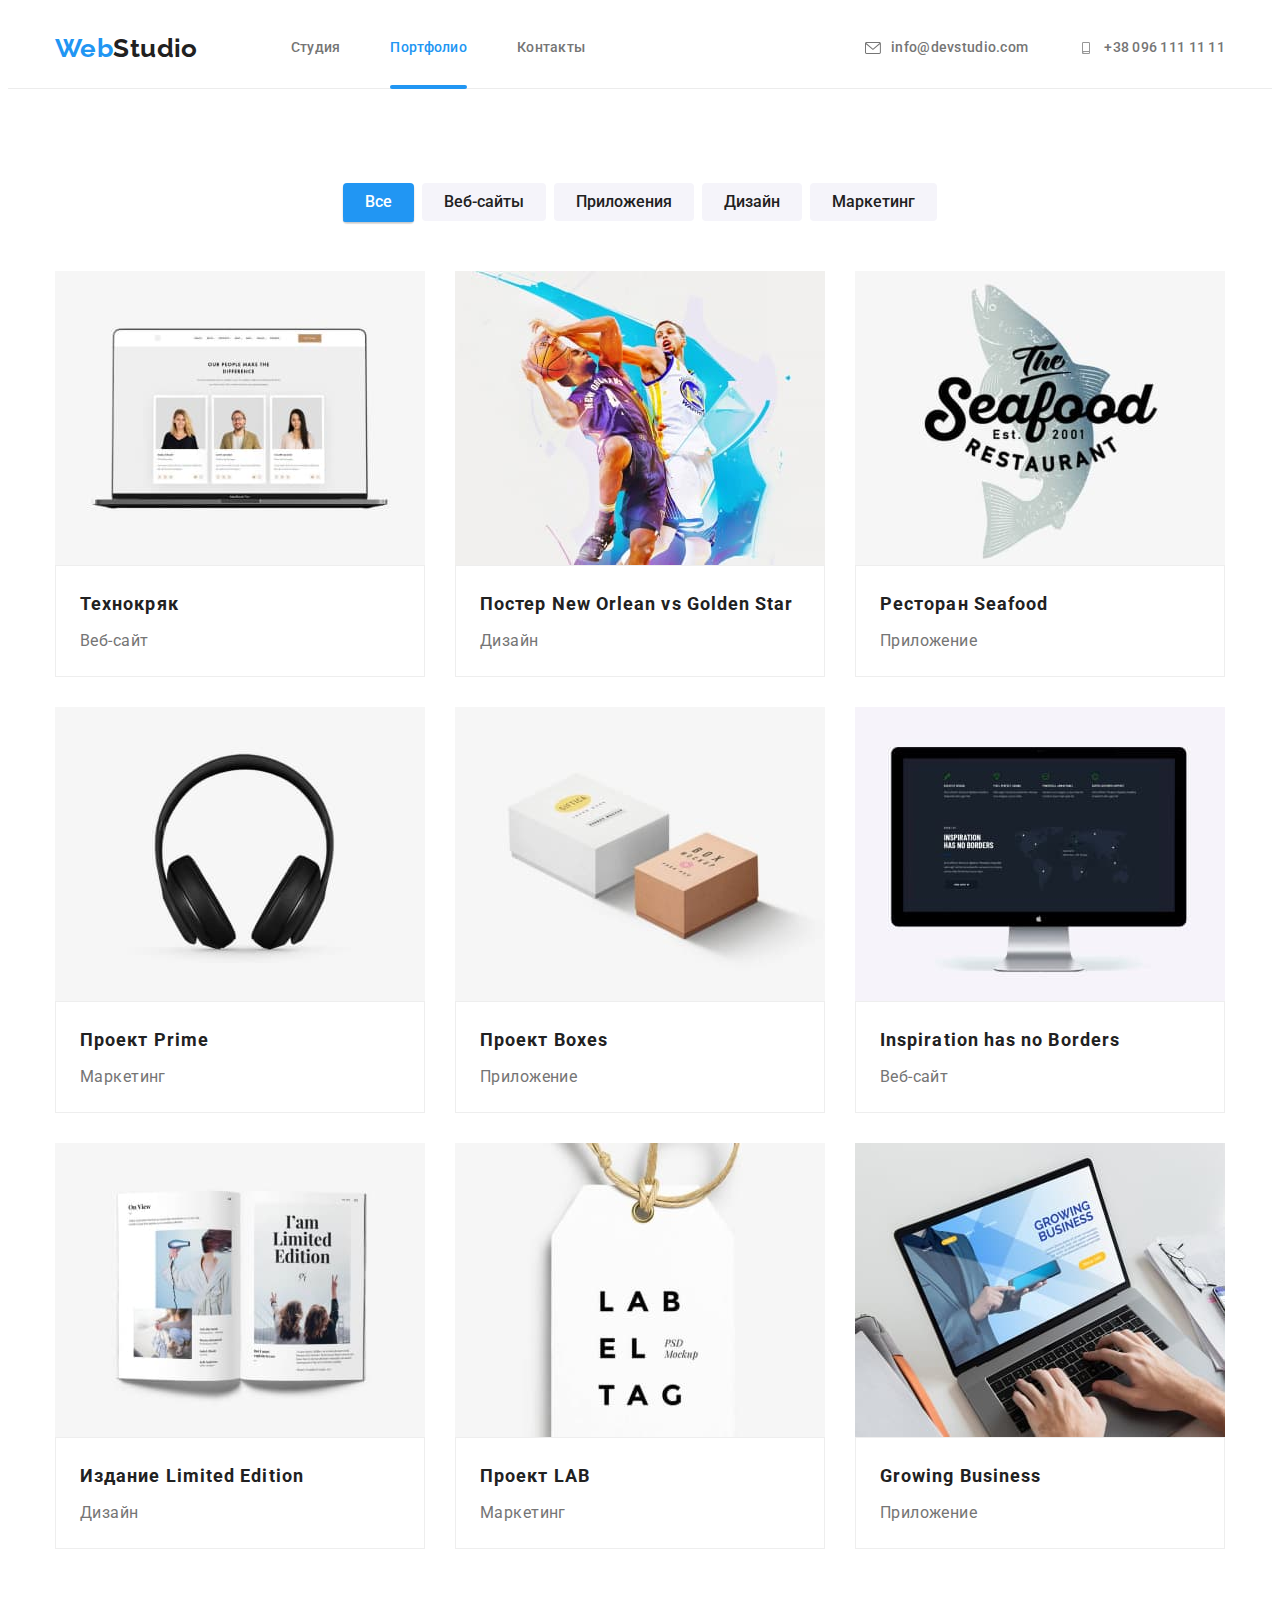
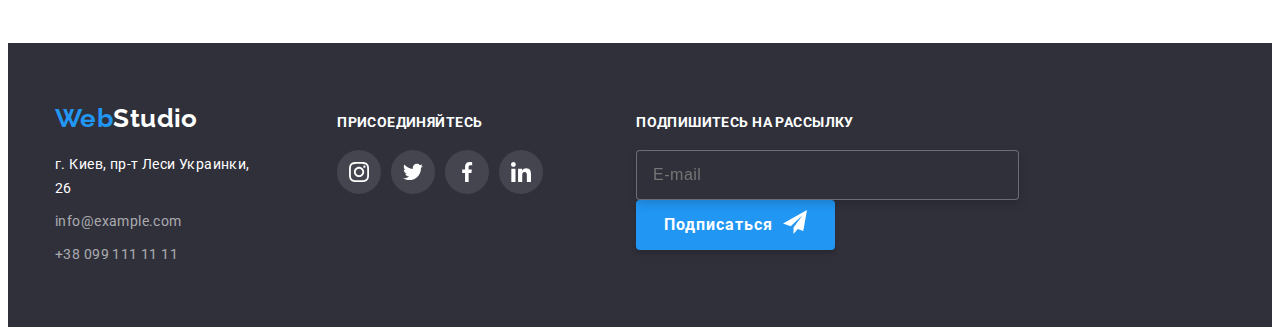
==== portfolio.html @ ab5aa2ae "Д/З-6" ====
<!DOCTYPE html>
<html lang="ru">

<head>
    <meta charset="UTF-8">
    <meta http-equiv="X-UA-Compatible" content="IE=edge">
    <meta name="viewport" content="width=device-width, initial-scale=1.0">
    <title>WebStudio</title>
    <link rel="preconnect" href="https://fonts.googleapis.com">
    <link rel="preconnect" href="https://fonts.gstatic.com" crossorigin>
    <link
        href="https://fonts.googleapis.com/css2?family=Raleway:wght@700&family=Roboto:wght@400;500;700;900&display=swap"
        rel="stylesheet">
    <link rel="stylesheet" href="https://cdnjs.cloudflare.com/ajax/libs/modern-normalize/1.1.0/modern-normalize.min.css"
        integrity="sha512-wpPYUAdjBVSE4KJnH1VR1HeZfpl1ub8YT/NKx4PuQ5NmX2tKuGu6U/JRp5y+Y8XG2tV+wKQpNHVUX03MfMFn9Q=="
        crossorigin="anonymous" referrerpolicy="no-referrer">
    <link rel="stylesheet" href="./css/styles.css">
</head>

<body>
    <header class="header">
        <div class="container header-container">
            <a class="link logo" href="/">Web<span class="header-logo">Studio</span></a>
            <nav class="header-nav">
                <ul class="list header-list">
                    <li class="header-item">
                        <a class="link header-link" href="./index.html">Студия</a>
                    </li>
                    <li class="header-item">
                        <a class="link header-link current" href="">Портфолио</a>
                    </li>
                    <li class="header-item">
                        <a class="link header-link" href="">Контакты</a>
                    </li>
                </ul>
            </nav>
            <ul class="list header-contacts">
                <li class="link-contacts">
                    <a class="link header-link" href="mailto:info@devstudio.com">
                        <svg class="header-icon" width="16" height="12">
                            <use href="./images/icons.svg#icon-envelope-hover"></use>
                        </svg>
                        info@devstudio.com</a>
                </li>
                <li class="link-contacts">
                    <a class="link header-link" href="tel:+380961111111">
                        <svg class="header-icon" width="16" height="12">
                            <use href="./images/icons.svg#icon-smartphone"></use>
                        </svg>
                        +38 096 111 11 11</a>
                </li>
            </ul>
        </div>
    </header>
    <main>
        <section class="portfolio section">
            <div class="container">
                <h1 class="visually-hidden">portfolio</h1>
                <ul class="list filter-list">
                    <li class="filter-link">
                        <button type="button" class="filter-btn current">Все</button>
                    </li>
                    <li class="filter-link">
                        <button type="button" class="filter-btn">Веб-сайты</button>
                    </li>
                    <li class="filter-link">
                        <button type="button" class="filter-btn">Приложения</button>
                    </li>
                    <li class="filter-link">
                        <button type="button" class="filter-btn">Дизайн</button>
                    </li>
                    <li class="filter-link">
                        <button type="button" class="filter-btn">Маркетинг</button>
                    </li>
                </ul>

                <ul class="list card-set">
                    <li class="item portfolio-item">
                        <a class="link portfolio-link" href="https://www.google.com.ua/webhp?tab=rw&authuser=0"
                            target="_blank" rel="noopener noreferrer">
                            <div class="portfolio-item-wrap">
                                <img src="./images/portfolio-img-1.jpg" alt="Технокряк" width="370" height="294" />
                                <p class="portfolio-img-text">
                                    Технокряк это современная площадка распространения коронавируса. Компании используют
                                    эту платформу для цифрового
                                    шпионажа и атак на защищённые сервера конкурентов.
                                </p>
                            </div>
                            <div class="title-text">
                                <h2 class="portfolio-title">Технокряк</h2>
                                <p class="portfolio-text">Веб-сайт</p>
                            </div>
                        </a>
                    </li>
                    <li class="item portfolio-item">
                        <a class="link portfolio-link" href="https://www.google.com.ua/webhp?tab=rw&authuser=0"
                            target="_blank" rel="noopener noreferrer">
                            <div class="portfolio-item-wrap">
                                <img src="./images/portfolio-img-2.jpg" alt="Постер New Orlean vs Golden Star"
                                    width="370" height="294" />
                                <p class="portfolio-img-text">
                                    Технокряк это современная площадка распространения коронавируса. Компании используют
                                    эту платформу для цифрового
                                    шпионажа и атак на защищённые сервера конкурентов.
                                </p>
                            </div>
                            <div class="title-text">
                                <h2 class="portfolio-title">Постер New Orlean vs Golden Star</h2>
                                <p class="portfolio-text">Дизайн</p>
                            </div>
                        </a>
                    </li>
                    <li class="item portfolio-item">
                        <a class="link portfolio-link" href="https://www.google.com.ua/webhp?tab=rw&authuser=0"
                            target="_blank" rel="noopener noreferrer">
                            <div class="portfolio-item-wrap">
                                <img src="./images/portfolio-img-3.jpg" alt="Ресторан Seafood" width="370"
                                    height="294" />
                                <p class="portfolio-img-text">
                                    Технокряк это современная площадка распространения коронавируса. Компании используют
                                    эту платформу для цифрового
                                    шпионажа и атак на защищённые сервера конкурентов.
                                </p>
                            </div>
                            <div class="title-text">
                                <h2 class="portfolio-title">Ресторан Seafood</h2>
                                <p class="portfolio-text">Приложение</p>
                            </div>
                        </a>
                    </li>
                    <li class="item portfolio-item">
                        <a class="link portfolio-link" href="https://www.google.com.ua/webhp?tab=rw&authuser=0"
                            target="_blank" rel="noopener noreferrer">
                            <div class="portfolio-item-wrap">
                                <img src="./images/portfolio-img-4.jpg" alt="Проект Prime" width="370" height="294" />
                                <p class="portfolio-img-text">
                                    Технокряк это современная площадка распространения коронавируса. Компании используют
                                    эту платформу для цифрового
                                    шпионажа и атак на защищённые сервера конкурентов.
                                </p>
                            </div>
                            <div class="title-text">
                                <h2 class="portfolio-title">Проект Prime</h2>
                                <p class="portfolio-text">Маркетинг</p>
                            </div>
                        </a>
                    </li>
                    <li class="item portfolio-item">
                        <a class="link portfolio-link" href="https://www.google.com.ua/webhp?tab=rw&authuser=0"
                            target="_blank" rel="noopener noreferrer">
                            <div class="portfolio-item-wrap">
                                <img src="./images/portfolio-img-5.jpg" alt="Проект Boxes" width="370" height="294" />
                                <p class="portfolio-img-text">
                                    Технокряк это современная площадка распространения коронавируса. Компании используют
                                    эту платформу для цифрового
                                    шпионажа и атак на защищённые сервера конкурентов.
                                </p>
                            </div>
                            <div class="title-text">
                                <h2 class="portfolio-title">Проект Boxes</h2>
                                <p class="portfolio-text">Приложение</p>
                            </div>
                        </a>
                    </li>
                    <li class="item portfolio-item">
                        <a class="link portfolio-link" href="https://www.google.com.ua/webhp?tab=rw&authuser=0"
                            target="_blank" rel="noopener noreferrer">
                            <div class="portfolio-item-wrap">
                                <img src="./images/portfolio-img-6.jpg" alt="Inspiration has no Borders" width="370"
                                    height="294" />
                                <p class="portfolio-img-text">
                                    Технокряк это современная площадка распространения коронавируса. Компании используют
                                    эту платформу для цифрового
                                    шпионажа и атак на защищённые сервера конкурентов.
                                </p>
                            </div>
                            <div class="title-text">
                                <h2 class="portfolio-title">Inspiration has no Borders</h2>
                                <p class="portfolio-text">Веб-сайт</p>
                            </div>
                        </a>
                    </li>
                    <li class="item portfolio-item">
                        <a class="link portfolio-link" href="https://www.google.com.ua/webhp?tab=rw&authuser=0"
                            target="_blank" rel="noopener noreferrer">
                            <div class="portfolio-item-wrap">
                                <img src="./images/portfolio-img-7.jpg" alt="Издание Limited Edition" width="370"
                                    height="294" />
                                <p class="portfolio-img-text">
                                    Технокряк это современная площадка распространения коронавируса. Компании используют
                                    эту платформу для цифрового
                                    шпионажа и атак на защищённые сервера конкурентов.
                                </p>
                            </div>
                            <div class="title-text">
                                <h2 class="portfolio-title">Издание Limited Edition</h2>
                                <p class="portfolio-text">Дизайн</p>
                            </div>
                        </a>
                    </li>
                    <li class="item portfolio-item">
                        <a class="link portfolio-link" href="https://www.google.com.ua/webhp?tab=rw&authuser=0"
                            target="_blank" rel="noopener noreferrer">
                            <div class="portfolio-item-wrap">
                                <img src="./images/portfolio-img-8.jpg" alt="Проект LAB" width="370" height="294" />
                                <p class="portfolio-img-text">
                                    Технокряк это современная площадка распространения коронавируса. Компании используют
                                    эту платформу для цифрового
                                    шпионажа и атак на защищённые сервера конкурентов.
                                </p>
                            </div>
                            <div class="title-text">
                                <h2 class="portfolio-title">Проект LAB</h2>
                                <p class="portfolio-text">Маркетинг</p>
                            </div>
                        </a>
                    </li>
                    <li class="item portfolio-item">
                        <a class="link portfolio-link" href="https://www.google.com.ua/webhp?tab=rw&authuser=0"
                            target="_blank" rel="noopener noreferrer">
                            <div class="portfolio-item-wrap">
                                <img src="./images/portfolio-img-9.jpg" alt="Growing Business" width="370"
                                    height="294" />
                                <p class="portfolio-img-text">
                                    Технокряк это современная площадка распространения коронавируса. Компании используют
                                    эту платформу для цифрового
                                    шпионажа и атак на защищённые сервера конкурентов.
                                </p>
                            </div>
                            <div class="title-text">
                                <h2 class="portfolio-title">Growing Business</h2>
                                <p class="portfolio-text">Приложение</p>
                            </div>
                        </a>
                    </li>
                </ul>
            </div>
        </section>
    </main>
    <footer class="footer">
        <div class="container container-footer">
            <div class="footer-logo-address">
                <a class="link logo" href="/">Web<span class="footer-logo">Studio</span></a>
                <address class="footer-address">
                    <ul class="list footer-address-list">
                        <li class="footer-address-item">
                            <a class="link footer-address-link" href="https://goo.gl/maps/JicM432xmanPStuN9"
                                target="_blank" rel="noopener noreferrer">г. Киев,
                                пр-т Леси Украинки, 26</a>
                        </li>
                        <li class="footer-address-item">
                            <a class="link footer-address-link" href="mailto:info@example.com">info@example.com</a>
                        </li>
                        <li class="footer-address-item">
                            <a class="link footer-address-link" href="tel:+380991111111">+38 099 111 11 11</a>
                        </li>
                    </ul>
                </address>
            </div>
            <div class="footer-icon">
                <h3 class="footer-social">присоединяйтесь</h3>
                <ul class="social-list list">
                    <li class="social-item">
                        <a href="" class="link social-link">
                            <svg class="social-icon" width="20" height="20">
                                <use href="./images/icons.svg#icon-instagram">
                                </use>
                            </svg>
                        </a>
                    </li>
                    <li class="social-item">
                        <a href="" class="link social-link">
                            <svg class="social-icon" width="20" height="20">
                                <use href="./images/icons.svg#icon-twitter">
                                </use>
                            </svg>
                        </a>
                    </li>
                    <li class="social-item">
                        <a href="" class="link social-link">
                            <svg class="social-icon" width="20" height="20">
                                <use href="./images/icons.svg#icon-facebook">
                                </use>
                            </svg>
                        </a>
                    </li>
                    <li class="social-item">
                        <a href="" class="link social-link">
                            <svg class="social-icon" width="20" height="20">
                                <use href="./images/icons.svg#icon-linkedin">
                                </use>
                            </svg>
                        </a>
                    </li>
                </ul>
            </div>
            <div>
                <h3 class="footer-social">подпишитесь на рассылку</h3>
                <form>
                    <div class="form-email">
                        <input type="email" name="email" class="label-email" placeholder="E-mail">
                    </div>
                    <button type="button" class="hero-btn subscribe">Подписаться
                        <svg class="telegram-icon" width="24" height="24">
                            <use href="./images/icons.svg#icon-icon-send">
                            </use>
                        </svg>
                    </button>
                </form>
            </div>
        </div>
    </footer>
</body>

</html>
---- css/styles.css ----
:root {
  --primery-text-color: #757575;
  --primery-white-color: #ffffff;
  --titul-text-color: #212121;
  --accent-color: #2196f3;
  --light-grey: #ececec;
  --btn-hover-color: #188ce8;
  --secondary-background-color: #f5f4fa;
  --dark-background-color: #2f303a;
  --icon: #afb1b8;
  --footer-background-icon-color: rgba(255, 255, 255, 0.1);
  --transition: 250ms cubic-bezier(0.4, 0, 0.2, 1);
}
html {
  box-sizing: border-box;
}
*,
*::before,
*::after {
  box-sizing: inherit;
}
body {
  font-family: Roboto, sans-serif;
  color: var(--primery-text-color);
  letter-spacing: 0.03em;
  font-size: 14px;
  line-height: 1.71;
}

p,
h1,
h2,
h3,
h4,
h5,
h6 {
  margin: 0;
}

ul {
  margin: 0;
  padding: 0;
}

button {
  cursor: pointer;
}

img {
  display: block;
  width: 100%;
  height: auto;
}

.list {
  list-style: none;
}

.link {
  text-decoration: none;
  color: inherit;
}

.container {
  width: 1200px;
  padding-left: 15px;
  padding-right: 15px;
  margin: 0 auto;
  /* outline: 2px solid red; */
}

/* ----------Header---------- */

.header {
  border-bottom: 1px solid var(--light-grey);
}

/* --logo-- */

.logo {
  font-family: Raleway, sans-serif;
  font-weight: 700;
  font-size: 26px;
  line-height: 1.19;
  color: var(--accent-color);
  display: block;
}
.header .logo {
  margin-right: 93px;
}

.header-social,
.hero-title,
.header-container {
  display: flex;
  align-items: center;
}
.header-logo {
  color: var(--titul-text-color);
}
.filter-list,
.header-list {
  color: var(--titul-text-color);
  display: flex;
}

.header-contacts {
  display: flex;
  margin-left: auto;
}
.link-contacts:not(:last-child),
.header-item:not(:last-child) {
  margin-right: 50px;
}
.header-link {
  display: flex;
  padding-top: 32px;
  padding-bottom: 32px;
  color: var(--primery-text-color);
  font-weight: 500;
  line-height: 1.14;
  letter-spacing: 0.02em;
  align-items: center;
  transition: color var(--transition);
}

.header-icon {
  margin-right: 10px;
}

.header-link:hover,
.header-link:focus,
.current {
  color: var(--accent-color);
}

.current {
  position: relative;
}

.current::after {
  content: "";
  position: absolute;
  left: 0;
  bottom: -1px;
  display: block;
  width: 100%;
  height: 4px;
  background-color: var(--accent-color);
  border-radius: 2px;
}

/* ---------------main---------- */
/* ------------hero----------- */

.section {
  padding-top: 94px;
  padding-bottom: 94px;
}
.hero {
  background-color: var(--titul-text-color);
  background-image: linear-gradient(
      rgba(47, 48, 58, 0.4),
      rgba(47, 48, 58, 0.4)
    ),
    url(../images/Img-hero.jpg);
  background-repeat: no-repeat;
  background-position: center;
  background-size: cover;
  padding-top: 200px;
  padding-bottom: 200px;
}
.hero-title {
  font-weight: 900;
  font-size: 44px;
  line-height: 1.36;
  text-align: center;
  letter-spacing: 0.06em;
  text-transform: uppercase;
  color: var(--primery-white-color);
  margin-bottom: 30px;
  margin-left: auto;
  margin-right: auto;
  max-width: 696px;
}
.hero.container {
  display: flex;
  justify-content: center;
}
.hero-btn {
  padding: 10px 32px;
  border-radius: 4px;
  font-family: Roboto, sans-serif;
  font-style: normal;
  font-weight: 700;
  font-size: 16px;
  line-height: 1.87;
  display: flex;
  letter-spacing: 0.06em;
  color: var(--primery-white-color);
  background-color: var(--accent-color);
  margin-left: auto;
  margin-right: auto;
  border: none;
  box-shadow: 0px 4px 4px rgba(0, 0, 0, 0.15);
  transition: background-color var(--transition);
}
.btn-icon {
  color: var(--accent-color);
}

.hero-btn:hover,
.hero-btn:focus {
  background-color: var(--btn-hover-color);
}

.backdrop.is-hidden {
  visibility: hidden;
  opacity: 0;
  pointer-events: none;
}

.backdrop {
  position: fixed;
  top: 0;
  left: 0;
  width: 100%;
  height: 100%;
  background-color: rgba(0, 0, 0, 0.2);
  opacity: 1;
  visibility: visible;
  transition: opacity var(--transition), visibility var(--transition);
}

.modal {
  position: relative;
  left: 50%;
  top: 50%;
  transform: translate(-50%, -50%) scale(1);

  width: 528px;
  height: 581px;
  background: var(--primery-white-color);
  box-shadow: 0px 1px 3px rgba(0, 0, 0, 0.12), 0px 1px 1px rgba(0, 0, 0, 0.14),
    0px 2px 1px rgba(0, 0, 0, 0.2);
  border-radius: 4px;
  transition: transform var(--transition);
  padding: 40px;
}

.backdrop.is-hidden .modal {
  transform: translate(-50%, -50%) scale(0);
}

.modal-close {
  display: flex;
  width: 30px;
  height: 30px;
  position: absolute;
  justify-content: center;
  align-items: center;
  top: 0;
  right: 0;
  padding: 0;
  margin: 8px;
  border-radius: 50%;
  color: #000000;
  background: var(--primery-white-color);
  border: 1px solid rgba(0, 0, 0, 0.1);
  box-sizing: border-box;
}

.modal-title {
  font-size: 20px;
  line-height: 1.15;
  text-align: center;
  color: var(--titul-text-color);
  margin-bottom: 12px;
}

.form-field {
  margin-bottom: 10px;
}

.form-field-check {
  margin-bottom: 30px;
}

.form-input {
  width: 100%;
  height: 40px;
  border: 1px solid rgba(33, 33, 33, 0.2);
  box-sizing: border-box;
  border-radius: 4px;
  padding-left: 42px;
  outline: none;
  transition: border-color var(--transition);
}

.input-text {
  font-size: 12px;
  line-height: 1.17;
  letter-spacing: 0.01em;
  color: var(--primery-text-color);
  display: block;
  margin-bottom: 5px;
}

.form-text {
  width: 100%;
  height: 120px;
  border: 1px solid rgba(33, 33, 33, 0.2);
  box-sizing: border-box;
  border-radius: 4px;
  padding: 12px 16px;
  resize: none;
  outline: none;
  transition: border-color var(--transition);
  margin-bottom: 10px;
}

.form-text::placeholder {
  font-size: 12px;
  line-height: 1.17;
  letter-spacing: 0.01em;
  color: rgba(117, 117, 117, 0.5);
}

.input-wrap {
  position: relative;
}

.user-icon {
  position: absolute;
  left: 12px;
  top: 50%;
  transform: translateY(-50%);
  transition: fill var(--transition);
}

.form-text:focus,
.form-input:focus {
  border-color: var(--accent-color);
}

.form-input:focus + .user-icon {
  fill: var(--accent-color);
}

.check-text {
  display: flex;
  font-size: 14px;
  line-height: 1.71;
  color: var(--primery-text-color);
  align-items: center;
}

.check-text span {
  width: 16px;
  height: 15px;
  border: 2px solid var(--titul-text-color);
  border-radius: 2px;
  margin-right: 7px;
  display: flex;
  align-items: center;
  justify-content: center;
}

.policy-icon {
  fill: transparent;
}

.policy-check:checked + .check-text span {
  border: none;
  background-color: var(--accent-color);
}

.policy-check:checked + .check-text .policy-icon {
  fill: var(--primery-white-color);
}

.dogovor-link {
  color: var(--accent-color);
  margin-left: 5px;
}

.visually-hidden {
  position: absolute;
  white-space: nowrap;
  width: 1px;
  height: 1px;
  overflow: hidden;
  border: 0;
  padding: 0;
  clip: rect(0 0 0 0);
  clip-path: inset(50%);
  margin: -1px;
}

.button-group {
  padding: 25px 100px;
  border-radius: 4px;
  background-color: var(--secondary-background-color);
  margin-bottom: 30px;
  border-color: var(--primery-white-color);
  transition: fill var(--transition);
}

.button-group:focus,
.button-group:hover {
  fill: var(--accent-color);
}

.feature-button {
  padding-bottom: 30px;
}

.title {
  font-size: 14px;
  line-height: 1.14;
  text-transform: uppercase;
  color: var(--titul-text-color);
  margin-bottom: 10px;
}
.card-set {
  display: flex;
  flex-wrap: wrap;
  margin-top: -30px;
  margin-left: -30px;
}

.item {
  margin-top: 30px;
  margin-left: 30px;
}

.feature-item,
.team-item {
  flex-basis: calc(100% / 4 - 30px);
}

.about-item,
.portfolio-item {
  flex-basis: calc(100% / 3 - 30px);
}
.team {
  background-color: var(--secondary-background-color);
}

.about {
  padding-top: 0;
}

.about-item {
  position: relative;
}

.about-info {
  position: absolute;
  display: flex;
  bottom: 0;
  left: 0;
  width: 100%;
  height: 70px;
  justify-content: center;
  align-items: center;
  background-color: rgba(47, 48, 58, 0.8);
}

.about-text {
  position: absolute;
  font-size: 14px;
  line-height: 1.14;
  text-align: center;
  text-transform: uppercase;
  color: var(--primery-white-color);
}

.section-title {
  font-size: 36px;
  line-height: 1.17;
  text-align: center;
  color: var(--titul-text-color);
  margin-bottom: 50px;
}

.item-name {
  border-radius: 0px 0px 4px 4px;
  background-color: var(--primery-white-color);
  padding-top: 30px;
  padding-bottom: 30px;
  box-shadow: 0px 1px 3px rgba(0, 0, 0, 0.12), 0px 1px 1px rgba(0, 0, 0, 0.14),
    0px 2px 1px rgba(0, 0, 0, 0.2);
}

.team-name {
  font-weight: 500;
  color: var(--titul-text-color);
  margin-bottom: 10px;
}

.team-profession,
.team-name {
  font-size: 16px;
  line-height: 1.19;
  text-align: center;
}

.team-profession {
  margin-bottom: 16px;
}

.social-list {
  display: flex;
  justify-content: center;
}

.social-item:not(:last-child) {
  margin-right: 10px;
}

.social-link {
  width: 44px;
  height: 44px;
  background-color: var(--primery-white-color);
  border-radius: 50%;
  display: flex;
  justify-content: center;
  align-items: center;
  color: var(--icon);
  transition: color var(--transition), background-color var(--transition);
}

.footer .social-link {
  background-color: var(--footer-background-icon-color);
  color: var(--primery-white-color);
}

.header-icon,
.social-link,
.social-icon {
  fill: currentColor;
}

.social-link:hover,
.social-link:focus {
  background-color: var(--accent-color);
  color: var(--primery-white-color);
}

/* ------------clients-------------- */

.clients-item {
  flex-basis: calc(100% / 6 - 30px);
  height: 92px;
  color: var(--icon);
}

.clients-link {
  display: flex;
  padding: 16px 0;
  fill: var(--icon);
  justify-content: center;
  border: 1px solid #afb1b8;
  border-radius: 4px;
  transition: fill var(--transition), border-color var(--transition);
}

.clients-link:hover,
.clients-link:focus {
  fill: var(--accent-color);
  border-color: var(--accent-color);
}

/* ------------------footer---------------- */
.footer {
  background-color: var(--dark-background-color);
  padding-top: 60px;
  padding-bottom: 60px;
}

.footer .logo {
  margin-bottom: 20px;
}
.footer-logo {
  color: var(--primery-white-color);
}

.footer-address-link {
  color: rgba(255, 255, 255, 0.6);
  transition: color var(--transition);
}

.footer-address-link[target="_blank"] {
  color: var(--primery-white-color);
}

.footer-address {
  font-style: inherit;
  color: rgba(255, 255, 255, 0.6);
}

.footer-address-link:hover,
.footer-address-link:focus {
  color: var(--primery-white-color);
}

.footer-address-item:not(:last-child) {
  margin-bottom: 9px;
}

.footer-social {
  font-size: 14px;
  line-height: 1.14;
  text-transform: uppercase;
  color: var(--primery-white-color);
  margin-bottom: 20px;
}

.footer-logo-address {
  margin-right: 70px;
}

.container-footer {
  display: flex;
  align-items: baseline;
}

.footer-icon {
  margin-right: 93px;
}

.subscribe {
  padding: 10px 28px;
  display: inline-flex;
}

.telegram-icon {
  margin-left: 10px;
}

.form-email {
  margin-right: 12px;
  display: inline-flex;
}

.label-email {
  font-size: 16px;
  line-height: 1.25;
  display: flex;
  align-items: center;
  letter-spacing: 0.03em;
  padding: 14px 158px 14px 16px;
  color: rgba(255, 255, 255, 0.6);
  border: 1px solid rgba(255, 255, 255, 0.3);
  box-sizing: border-box;
  filter: drop-shadow(0px 4px 4px rgba(0, 0, 0, 0.15));
  border-radius: 4px;
  background-color: var(--dark-background-color);
}

/* -----Portfolio---------- */

.filter-btn {
  font-family: inherit;
  font-weight: 500;
  font-size: 16px;
  line-height: 1.62;
  text-align: center;
  padding: 6px 22px;
  color: var(--titul-text-color);
  background-color: var(--secondary-background-color);
  border: none;
  border-radius: 4px;
  cursor: pointer;
  transition: color var(--transition), background-color var(--transition),
    box-shadow var(--transition);
}

.filter-btn.current,
.filter-btn:hover,
.filter-btn:focus {
  color: var(--primery-white-color);
  background-color: var(--accent-color);
  box-shadow: 0px 3px 1px rgba(0, 0, 0, 0.1), 0px 1px 2px rgba(0, 0, 0, 0.08),
    0px 2px 2px rgba(0, 0, 0, 0.12);
}

.portfolio-link {
  display: flex;
  flex-direction: column;
  transition: box-shadow var(--transition);
}

.portfolio-link:focus,
.portfolio-link:hover {
  box-shadow: 0px 1px 1px rgba(0, 0, 0, 0.12), 0px 4px 4px rgba(0, 0, 0, 0.06),
    1px 4px 6px rgba(0, 0, 0, 0.16);
}

.portfolio-item-wrap {
  position: relative;
  overflow: hidden;
}

.portfolio-link:hover .portfolio-img-text,
.portfolio-link:focus .portfolio-img-text {
  transform: translateY(0%);
}

.portfolio-img-text {
  position: absolute;
  font-size: 18px;
  line-height: 1.56;
  color: var(--primery-white-color);
  background-color: rgba(33, 150, 243, 0.9);
  top: 0;
  left: 0;
  padding: 63px 24px;
  height: 100%;
  transform: translateY(100%);
  transition-property: transform;
  transition: var(--transition);
}

.portfolio-title {
  font-weight: 700;
  font-size: 18px;
  line-height: 2;
  letter-spacing: 0.06em;
  color: var(--titul-text-color);
  margin-bottom: 4px;
}

.portfolio-text {
  font-size: 16px;
  line-height: 1.87;
  color: var(--primery-text-color);
}
.filter-list {
  margin-bottom: 50px;
  justify-content: center;
}
.header-item:not(:last-child) {
  margin-right: 50px;
}
.filter-link:not(:last-child) {
  margin-right: 8px;
}

.title-text {
  border: 1px solid #eeeeee;
  padding: 20px 24px;
}
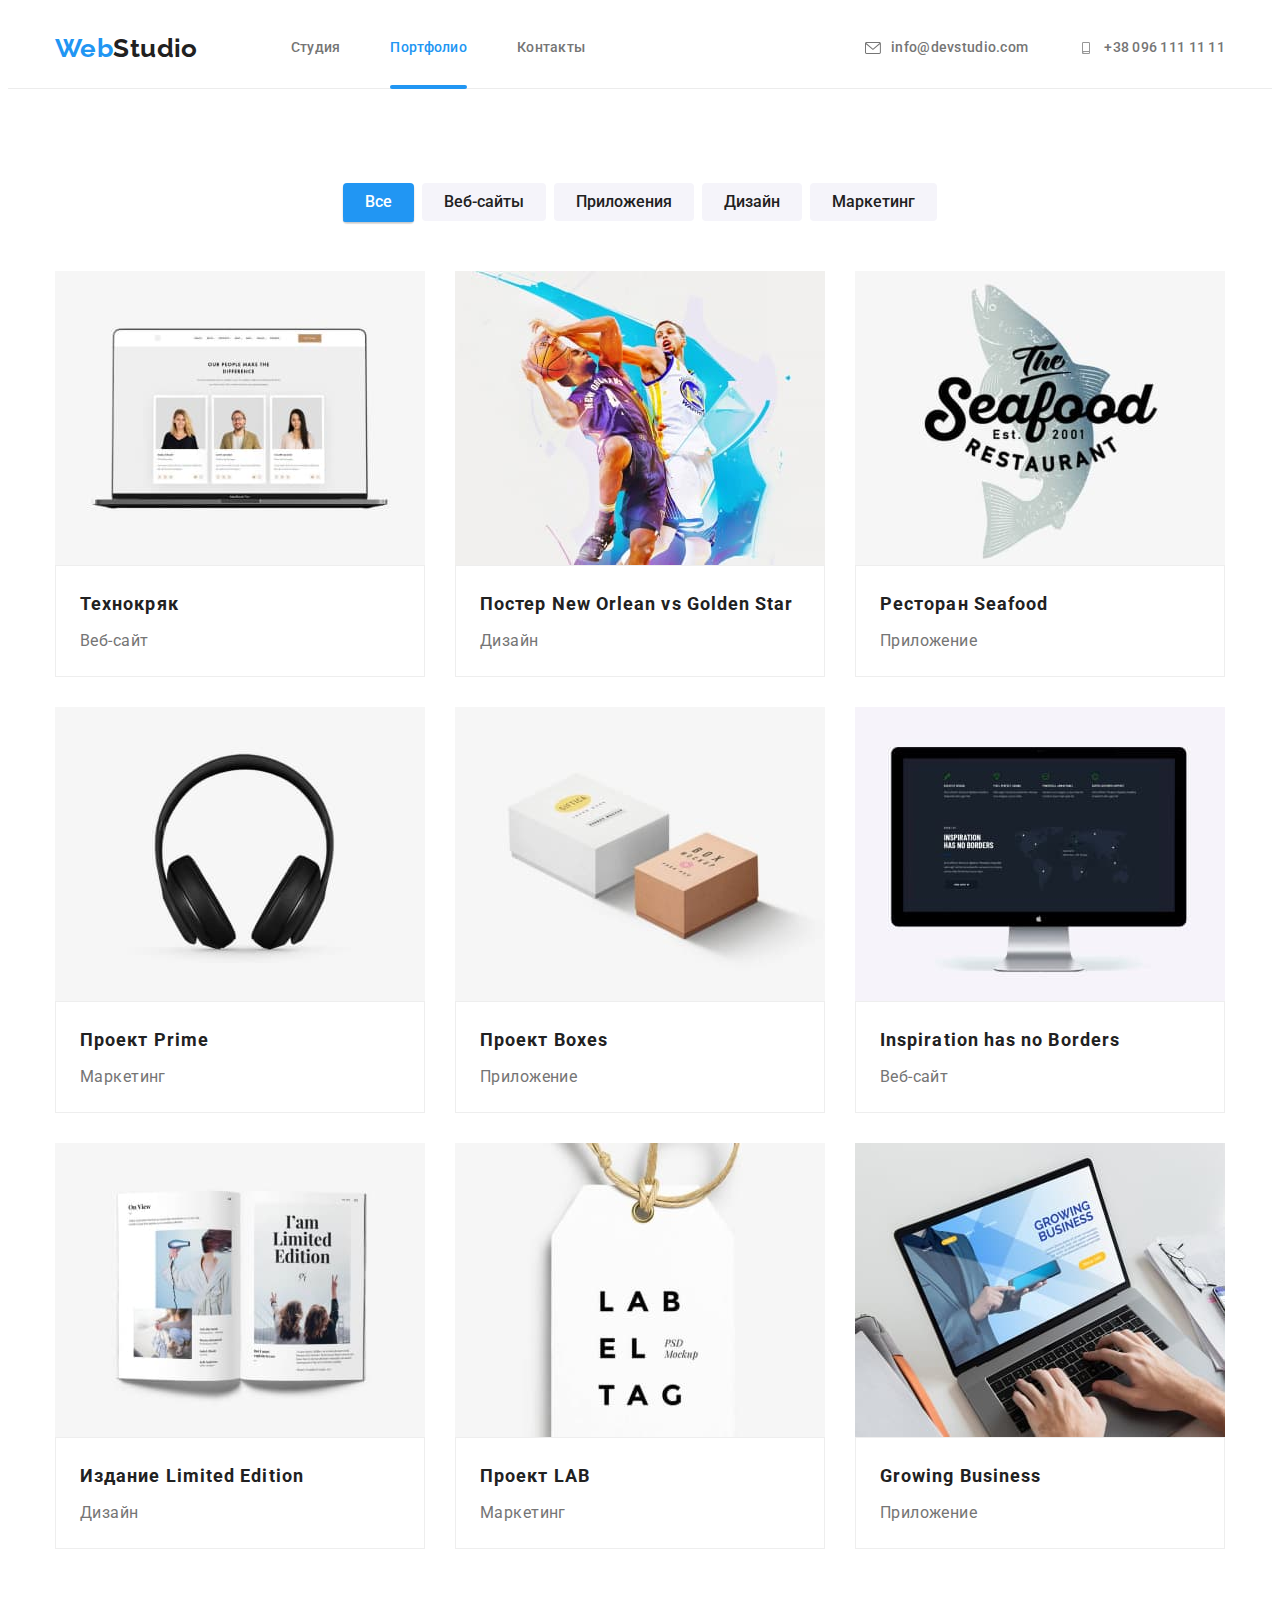
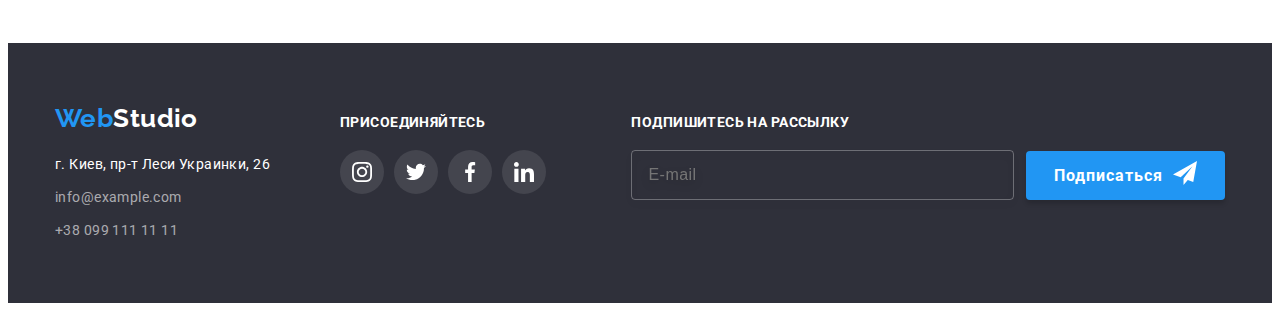
==== commit 72616163: "Д/З-6-виправлене" ====
--- a/portfolio.html
+++ b/portfolio.html
@@ -239,7 +239,7 @@
     </main>
     <footer class="footer">
         <div class="container container-footer">
-            <div class="footer-logo-address">
+            <div class="footer-cont-item">
                 <a class="link logo" href="/">Web<span class="footer-logo">Studio</span></a>
                 <address class="footer-address">
                     <ul class="list footer-address-list">
@@ -257,7 +257,7 @@
                     </ul>
                 </address>
             </div>
-            <div class="footer-icon">
+            <div class="footer-cont-item">
                 <h3 class="footer-social">присоединяйтесь</h3>
                 <ul class="social-list list">
                     <li class="social-item">
@@ -294,12 +294,12 @@
                     </li>
                 </ul>
             </div>
-            <div>
+            <div class="footer-cont-item">
                 <h3 class="footer-social">подпишитесь на рассылку</h3>
-                <form>
-                    <div class="form-email">
+                <form class="footer-form">
+                    
                         <input type="email" name="email" class="label-email" placeholder="E-mail">
-                    </div>
+                    
                     <button type="button" class="hero-btn subscribe">Подписаться
                         <svg class="telegram-icon" width="24" height="24">
                             <use href="./images/icons.svg#icon-icon-send">
--- a/css/styles.css
+++ b/css/styles.css
@@ -239,7 +239,7 @@
   transform: translate(-50%, -50%) scale(1);
 
   width: 528px;
-  height: 581px;
+  min-height: 581px;
   background: var(--primery-white-color);
   box-shadow: 0px 1px 3px rgba(0, 0, 0, 0.12), 0px 1px 1px rgba(0, 0, 0, 0.14),
     0px 2px 1px rgba(0, 0, 0, 0.2);
@@ -259,18 +259,27 @@
   position: absolute;
   justify-content: center;
   align-items: center;
-  top: 0;
-  right: 0;
+  top: 8px;
+  right: 8px;
   padding: 0;
-  margin: 8px;
   border-radius: 50%;
-  color: #000000;
+  color: var(--titul-text-color);
   background: var(--primery-white-color);
   border: 1px solid rgba(0, 0, 0, 0.1);
   box-sizing: border-box;
 }
 
+.modal-icon {
+  transition: fill var(--transition);
+}
+
+.modal-icon:hover,
+.modal-icon:focus {
+  fill: var(--accent-color);
+}
+
 .modal-title {
+  font-weight: 700;
   font-size: 20px;
   line-height: 1.15;
   text-align: center;
@@ -316,7 +325,7 @@
   resize: none;
   outline: none;
   transition: border-color var(--transition);
-  margin-bottom: 10px;
+  margin-bottom: 20px;
 }
 
 .form-text::placeholder {
@@ -338,24 +347,26 @@
   transition: fill var(--transition);
 }
 
+.form-text:hover,
+.form-input:hover,
 .form-text:focus,
 .form-input:focus {
   border-color: var(--accent-color);
 }
 
+.form-input:hover + .user-icon,
 .form-input:focus + .user-icon {
   fill: var(--accent-color);
 }
 
 .check-text {
   display: flex;
-  font-size: 14px;
-  line-height: 1.71;
   color: var(--primery-text-color);
   align-items: center;
-}
-
-.check-text span {
+  justify-content: center;
+}
+
+.check-text .span-check {
   width: 16px;
   height: 15px;
   border: 2px solid var(--titul-text-color);
@@ -364,15 +375,22 @@
   display: flex;
   align-items: center;
   justify-content: center;
+  cursor: pointer;
+  transition: border var(--transition);
 }
 
 .policy-icon {
   fill: transparent;
 }
 
-.policy-check:checked + .check-text span {
-  border: none;
+.policy-check:checked + .check-text .span-check {
+  border: 2px solid var(--accent-color);
   background-color: var(--accent-color);
+}
+
+.policy-check:focus + .check-text .span-check,
+.policy-check:hover + .check-text .span-check {
+  border: 2px solid var(--accent-color);
 }
 
 .policy-check:checked + .check-text .policy-icon {
@@ -382,6 +400,10 @@
 .dogovor-link {
   color: var(--accent-color);
   margin-left: 5px;
+}
+
+.online-btn {
+  padding: 10px 55px;
 }
 
 .visually-hidden {
@@ -617,7 +639,11 @@
   margin-bottom: 20px;
 }
 
-.footer-logo-address {
+.footer-cont-item:last-child {
+  margin-left: auto;
+}
+
+.footer-cont-item:not(:last-child) {
   margin-right: 70px;
 }
 
@@ -632,23 +658,20 @@
 
 .subscribe {
   padding: 10px 28px;
-  display: inline-flex;
 }
 
 .telegram-icon {
   margin-left: 10px;
 }
 
-.form-email {
-  margin-right: 12px;
-  display: inline-flex;
+.footer-form {
+  display: flex;
+  align-items: center;
 }
 
 .label-email {
   font-size: 16px;
   line-height: 1.25;
-  display: flex;
-  align-items: center;
   letter-spacing: 0.03em;
   padding: 14px 158px 14px 16px;
   color: rgba(255, 255, 255, 0.6);
@@ -656,7 +679,14 @@
   box-sizing: border-box;
   filter: drop-shadow(0px 4px 4px rgba(0, 0, 0, 0.15));
   border-radius: 4px;
-  background-color: var(--dark-background-color);
+  background-color: transparent;
+  margin-right: 12px;
+  transition: border var(--transition);
+}
+
+.label-email:focus,
+.label-email:hover {
+  border: 1px solid var(--primery-white-color);
 }
 
 /* -----Portfolio---------- */
